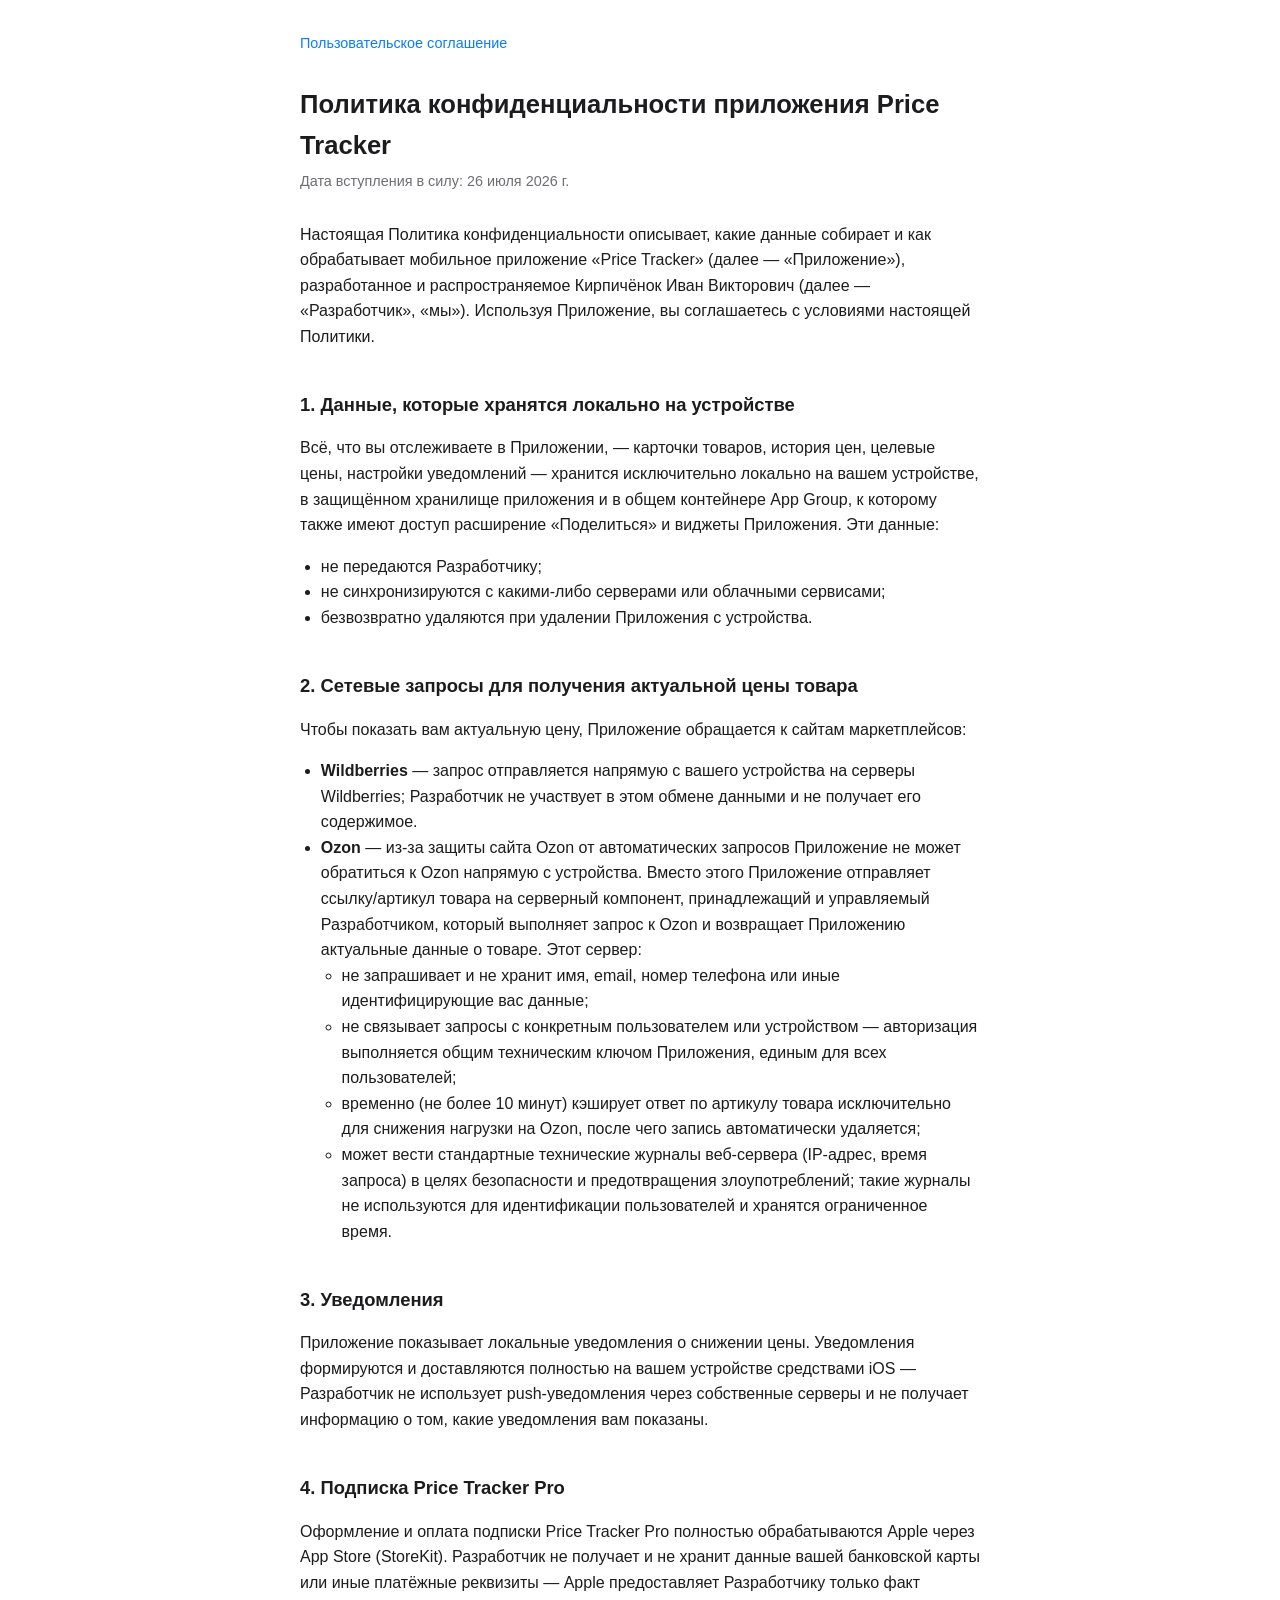
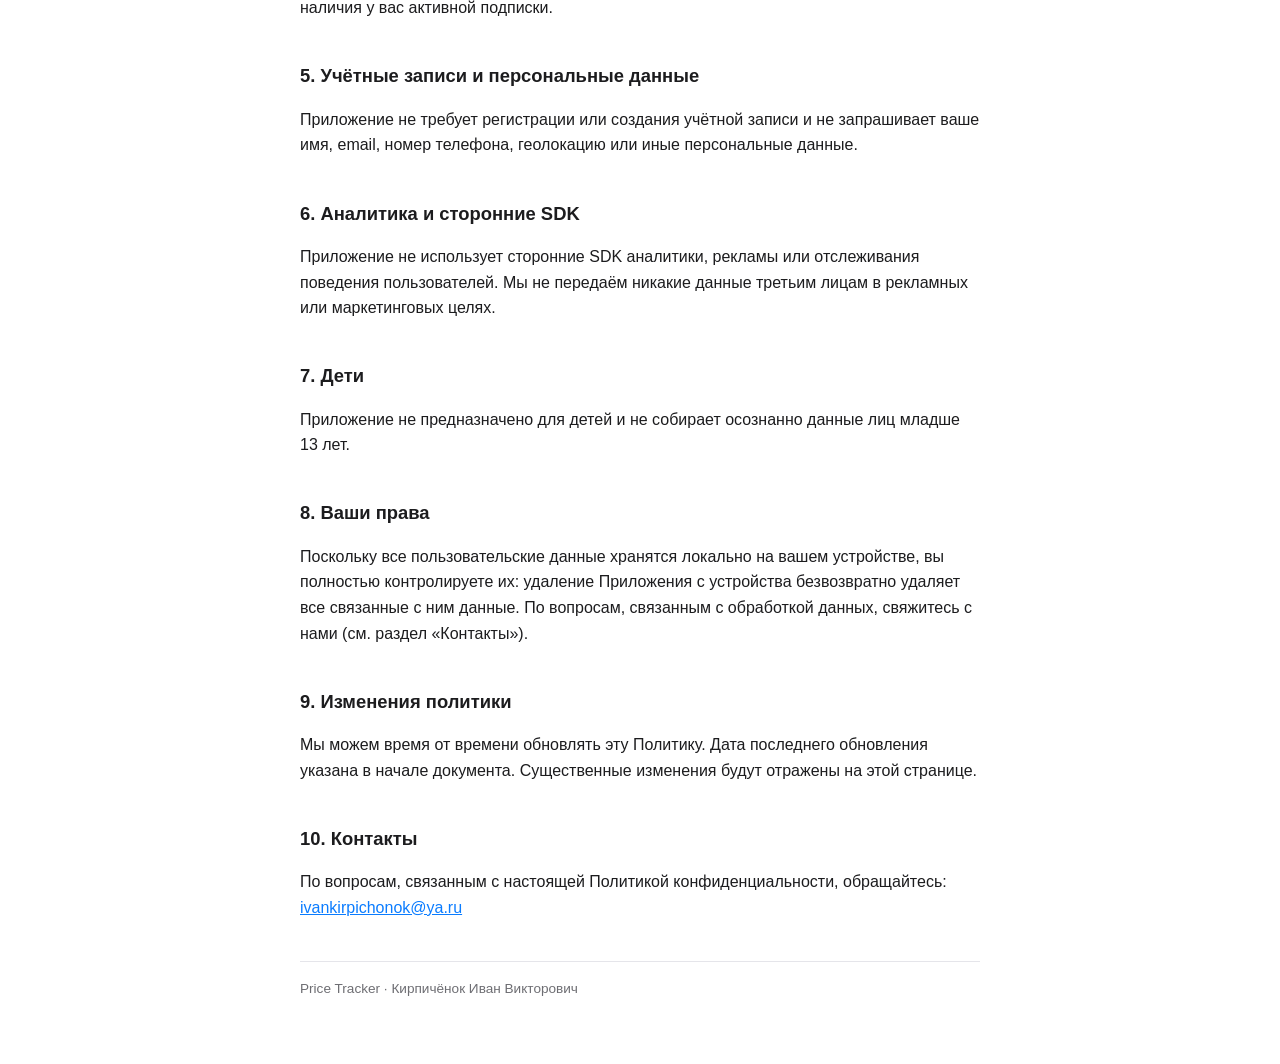
==== privacy.html @ 729d0e8c "Add privacy policy and terms of use for Price Tracker" ====
<!doctype html>
<html lang="ru">
<head>
<meta charset="utf-8">
<meta name="viewport" content="width=device-width, initial-scale=1">
<title>Политика конфиденциальности — Price Tracker</title>
<link rel="stylesheet" href="style.css">
</head>
<body>
<div class="wrap">
  <nav class="nav"><a href="terms.html">Пользовательское соглашение</a></nav>

  <h1>Политика конфиденциальности приложения Price Tracker</h1>
  <p class="effective-date">Дата вступления в силу: 26 июля 2026 г.</p>

  <p>Настоящая Политика конфиденциальности описывает, какие данные собирает и как
  обрабатывает мобильное приложение «Price Tracker» (далее — «Приложение»),
  разработанное и распространяемое Кирпичëнок Иван Викторович (далее —
  «Разработчик», «мы»). Используя Приложение, вы соглашаетесь с условиями
  настоящей Политики.</p>

  <h2>1. Данные, которые хранятся локально на устройстве</h2>
  <p>Всё, что вы отслеживаете в Приложении, — карточки товаров, история цен,
  целевые цены, настройки уведомлений — хранится исключительно локально на
  вашем устройстве, в защищённом хранилище приложения и в общем контейнере
  App Group, к которому также имеют доступ расширение «Поделиться» и виджеты
  Приложения. Эти данные:</p>
  <ul>
    <li>не передаются Разработчику;</li>
    <li>не синхронизируются с какими-либо серверами или облачными сервисами;</li>
    <li>безвозвратно удаляются при удалении Приложения с устройства.</li>
  </ul>

  <h2>2. Сетевые запросы для получения актуальной цены товара</h2>
  <p>Чтобы показать вам актуальную цену, Приложение обращается к сайтам
  маркетплейсов:</p>
  <ul>
    <li><strong>Wildberries</strong> — запрос отправляется напрямую с вашего
    устройства на серверы Wildberries; Разработчик не участвует в этом обмене
    данными и не получает его содержимое.</li>
    <li><strong>Ozon</strong> — из-за защиты сайта Ozon от автоматических
    запросов Приложение не может обратиться к Ozon напрямую с устройства.
    Вместо этого Приложение отправляет ссылку/артикул товара на серверный
    компонент, принадлежащий и управляемый Разработчиком, который выполняет
    запрос к Ozon и возвращает Приложению актуальные данные о товаре. Этот
    сервер:
      <ul>
        <li>не запрашивает и не хранит имя, email, номер телефона или иные
        идентифицирующие вас данные;</li>
        <li>не связывает запросы с конкретным пользователем или устройством —
        авторизация выполняется общим техническим ключом Приложения, единым
        для всех пользователей;</li>
        <li>временно (не более 10 минут) кэширует ответ по артикулу товара
        исключительно для снижения нагрузки на Ozon, после чего запись
        автоматически удаляется;</li>
        <li>может вести стандартные технические журналы веб-сервера
        (IP-адрес, время запроса) в целях безопасности и предотвращения
        злоупотреблений; такие журналы не используются для идентификации
        пользователей и хранятся ограниченное время.</li>
      </ul>
    </li>
  </ul>

  <h2>3. Уведомления</h2>
  <p>Приложение показывает локальные уведомления о снижении цены. Уведомления
  формируются и доставляются полностью на вашем устройстве средствами iOS —
  Разработчик не использует push-уведомления через собственные серверы и не
  получает информацию о том, какие уведомления вам показаны.</p>

  <h2>4. Подписка Price Tracker Pro</h2>
  <p>Оформление и оплата подписки Price Tracker Pro полностью обрабатываются
  Apple через App Store (StoreKit). Разработчик не получает и не хранит данные
  вашей банковской карты или иные платёжные реквизиты — Apple предоставляет
  Разработчику только факт наличия у вас активной подписки.</p>

  <h2>5. Учётные записи и персональные данные</h2>
  <p>Приложение не требует регистрации или создания учётной записи и не
  запрашивает ваше имя, email, номер телефона, геолокацию или иные
  персональные данные.</p>

  <h2>6. Аналитика и сторонние SDK</h2>
  <p>Приложение не использует сторонние SDK аналитики, рекламы или
  отслеживания поведения пользователей. Мы не передаём никакие данные третьим
  лицам в рекламных или маркетинговых целях.</p>

  <h2>7. Дети</h2>
  <p>Приложение не предназначено для детей и не собирает осознанно данные лиц
  младше 13 лет.</p>

  <h2>8. Ваши права</h2>
  <p>Поскольку все пользовательские данные хранятся локально на вашем
  устройстве, вы полностью контролируете их: удаление Приложения с устройства
  безвозвратно удаляет все связанные с ним данные. По вопросам, связанным с
  обработкой данных, свяжитесь с нами (см. раздел «Контакты»).</p>

  <h2>9. Изменения политики</h2>
  <p>Мы можем время от времени обновлять эту Политику. Дата последнего
  обновления указана в начале документа. Существенные изменения будут
  отражены на этой странице.</p>

  <h2>10. Контакты</h2>
  <p>По вопросам, связанным с настоящей Политикой конфиденциальности,
  обращайтесь: <a href="mailto:ivankirpichonok@ya.ru">ivankirpichonok@ya.ru</a></p>

  <footer>Price Tracker · Кирпичëнок Иван Викторович</footer>
</div>
</body>
</html>
---- style.css ----
:root {
  color-scheme: light dark;
  --bg: #ffffff;
  --fg: #1c1c1e;
  --muted: #6e6e73;
  --accent: #0a7cff;
  --border: #e5e5ea;
}

@media (prefers-color-scheme: dark) {
  :root {
    --bg: #1c1c1e;
    --fg: #f2f2f7;
    --muted: #9a9aa0;
    --accent: #409cff;
    --border: #3a3a3c;
  }
}

* {
  box-sizing: border-box;
}

body {
  margin: 0;
  background: var(--bg);
  color: var(--fg);
  font-family: -apple-system, BlinkMacSystemFont, "Segoe UI", Roboto, sans-serif;
  line-height: 1.6;
}

.wrap {
  max-width: 720px;
  margin: 0 auto;
  padding: 32px 20px 64px;
}

h1 {
  font-size: 1.6rem;
  margin-bottom: 4px;
}

h2 {
  font-size: 1.15rem;
  margin-top: 2.2em;
  margin-bottom: 0.5em;
}

.effective-date {
  color: var(--muted);
  font-size: 0.9rem;
  margin-top: 0;
  margin-bottom: 2em;
}

.nav {
  display: flex;
  gap: 16px;
  margin-bottom: 2em;
  font-size: 0.9rem;
}

.nav a {
  color: var(--accent);
  text-decoration: none;
}

.nav a:hover {
  text-decoration: underline;
}

p, li {
  color: var(--fg);
}

ul {
  padding-left: 1.3em;
}

a {
  color: var(--accent);
}

footer {
  margin-top: 3em;
  padding-top: 1.2em;
  border-top: 1px solid var(--border);
  color: var(--muted);
  font-size: 0.85rem;
}
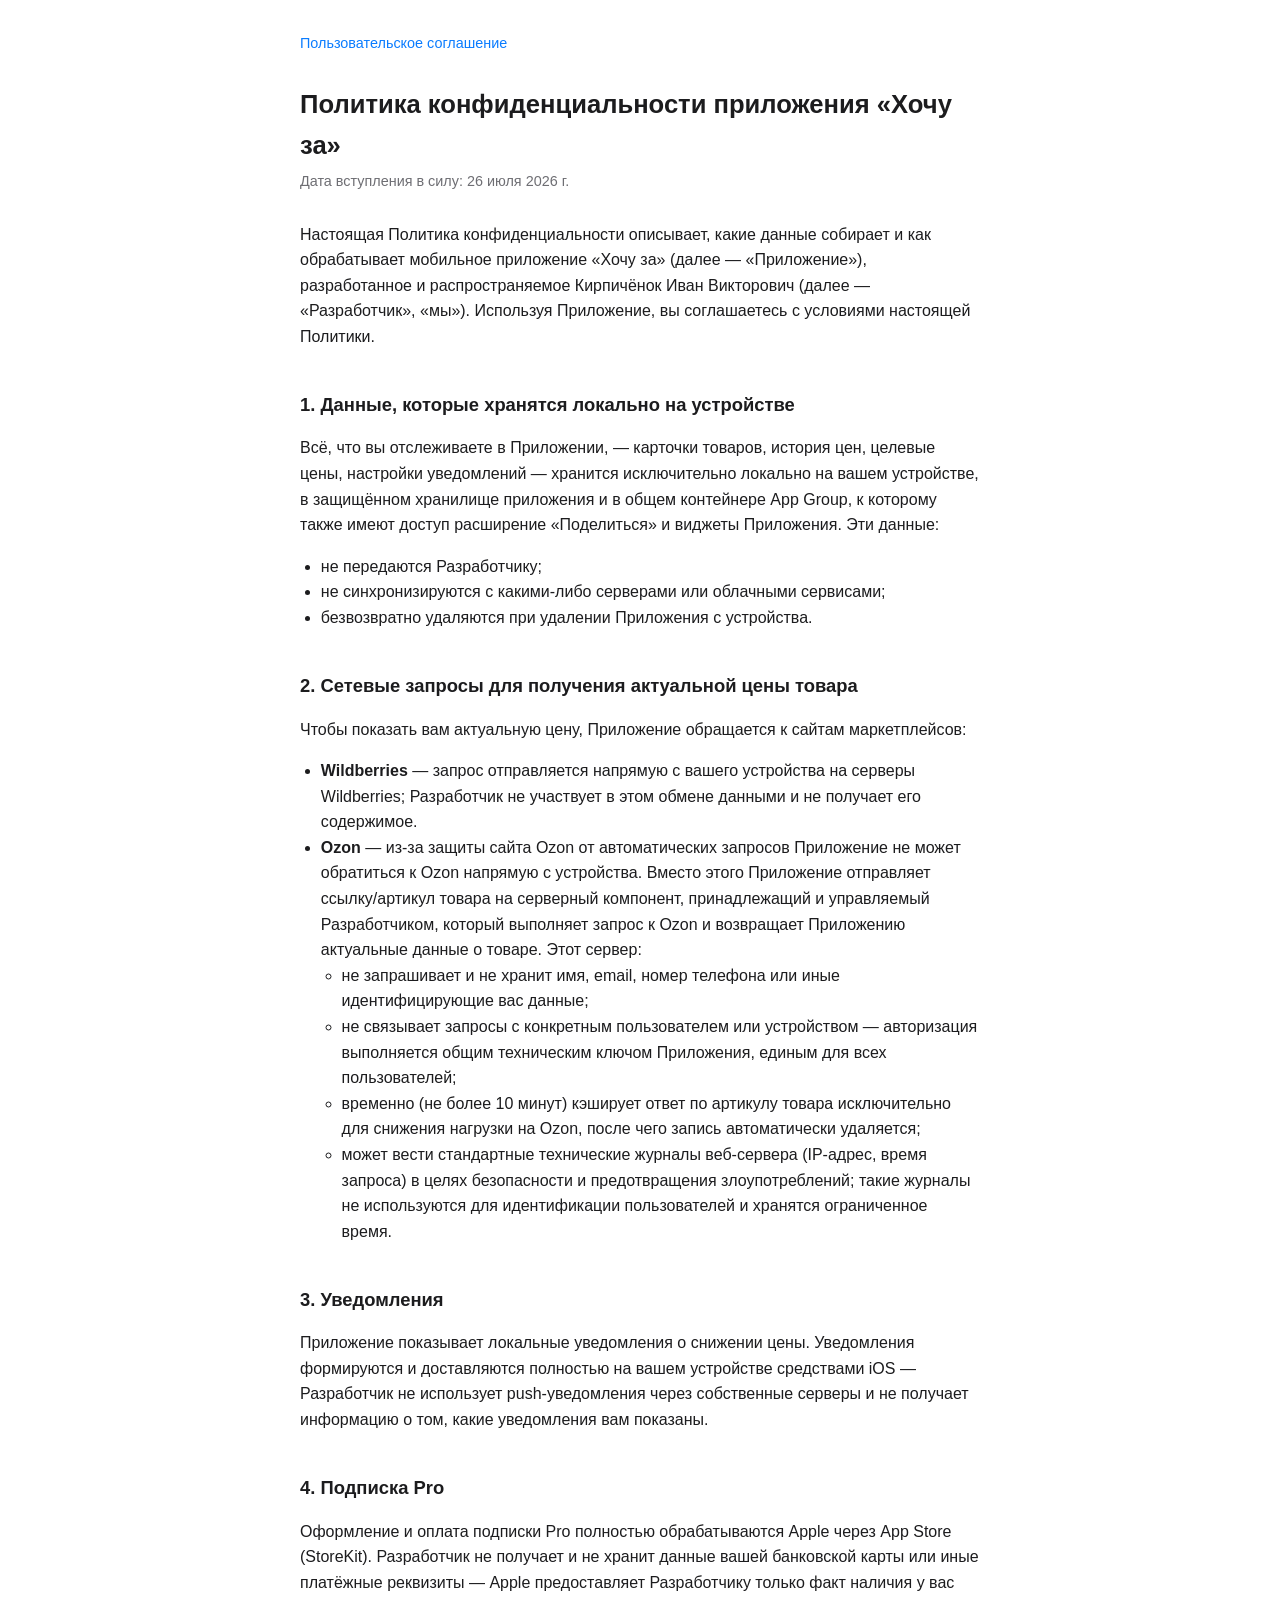
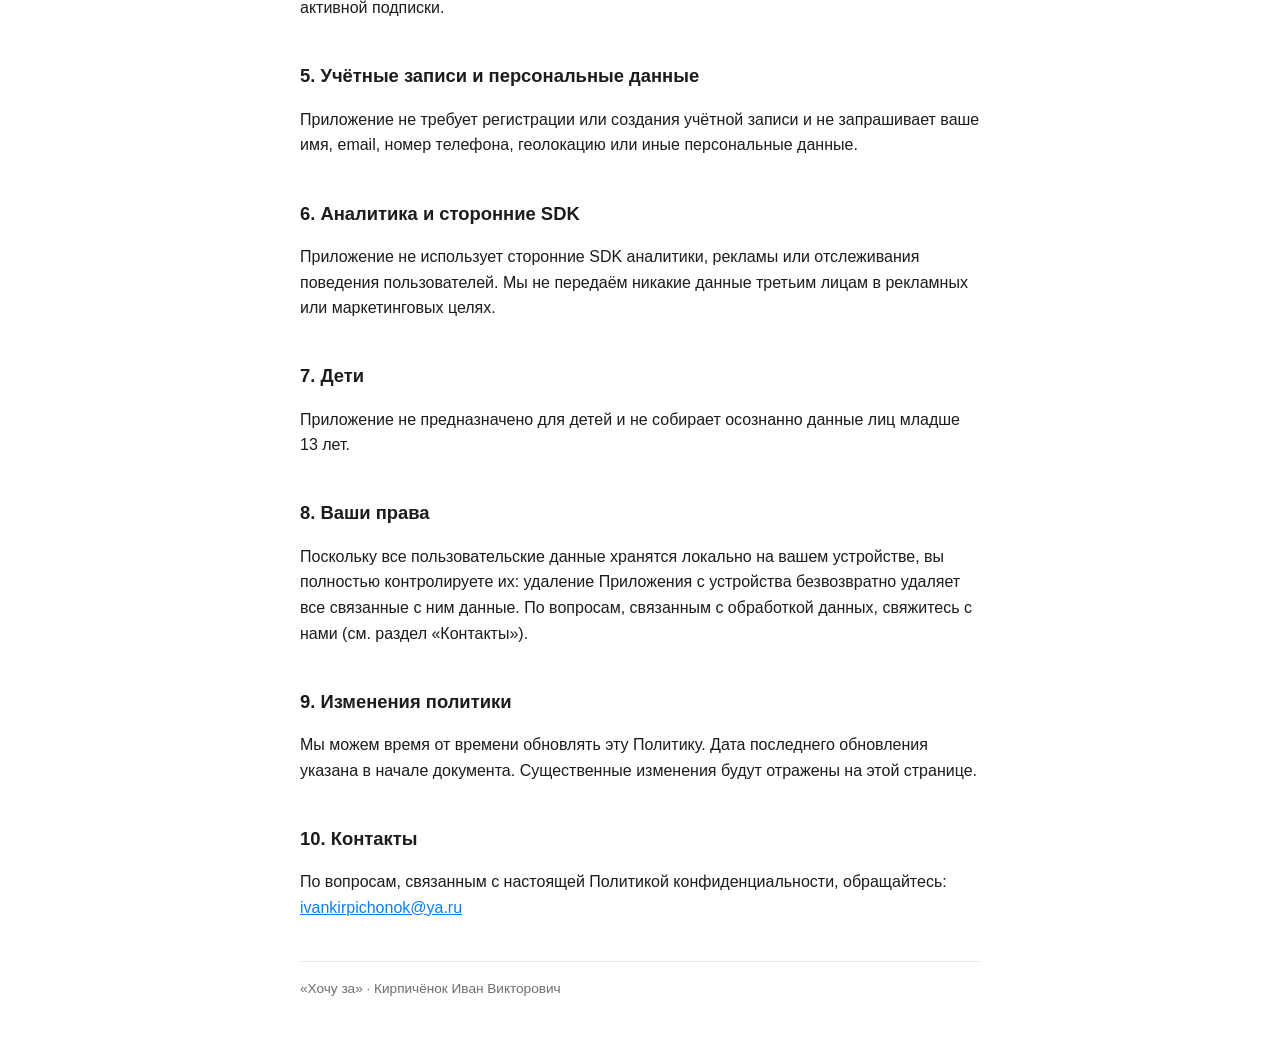
==== commit 29822230: "Rename app to «Хочу за» across support and legal pages Продукт переименован (2026-07-28): Price Trac" ====
--- a/privacy.html
+++ b/privacy.html
@@ -3,18 +3,18 @@
 <head>
 <meta charset="utf-8">
 <meta name="viewport" content="width=device-width, initial-scale=1">
-<title>Политика конфиденциальности — Price Tracker</title>
+<title>Политика конфиденциальности — «Хочу за»</title>
 <link rel="stylesheet" href="style.css">
 </head>
 <body>
 <div class="wrap">
   <nav class="nav"><a href="terms.html">Пользовательское соглашение</a></nav>
 
-  <h1>Политика конфиденциальности приложения Price Tracker</h1>
+  <h1>Политика конфиденциальности приложения «Хочу за»</h1>
   <p class="effective-date">Дата вступления в силу: 26 июля 2026 г.</p>
 
   <p>Настоящая Политика конфиденциальности описывает, какие данные собирает и как
-  обрабатывает мобильное приложение «Price Tracker» (далее — «Приложение»),
+  обрабатывает мобильное приложение «Хочу за» (далее — «Приложение»),
   разработанное и распространяемое Кирпичëнок Иван Викторович (далее —
   «Разработчик», «мы»). Используя Приложение, вы соглашаетесь с условиями
   настоящей Политики.</p>
@@ -67,8 +67,8 @@
   Разработчик не использует push-уведомления через собственные серверы и не
   получает информацию о том, какие уведомления вам показаны.</p>
 
-  <h2>4. Подписка Price Tracker Pro</h2>
-  <p>Оформление и оплата подписки Price Tracker Pro полностью обрабатываются
+  <h2>4. Подписка Pro</h2>
+  <p>Оформление и оплата подписки Pro полностью обрабатываются
   Apple через App Store (StoreKit). Разработчик не получает и не хранит данные
   вашей банковской карты или иные платёжные реквизиты — Apple предоставляет
   Разработчику только факт наличия у вас активной подписки.</p>
@@ -102,7 +102,7 @@
   <p>По вопросам, связанным с настоящей Политикой конфиденциальности,
   обращайтесь: <a href="mailto:ivankirpichonok@ya.ru">ivankirpichonok@ya.ru</a></p>
 
-  <footer>Price Tracker · Кирпичëнок Иван Викторович</footer>
+  <footer>«Хочу за» · Кирпичëнок Иван Викторович</footer>
 </div>
 </body>
 </html>
--- a/style.css
+++ b/style.css
@@ -46,6 +46,12 @@
   margin-bottom: 0.5em;
 }
 
+h3 {
+  font-size: 1rem;
+  margin-top: 1.6em;
+  margin-bottom: 0.3em;
+}
+
 .effective-date {
   color: var(--muted);
   font-size: 0.9rem;
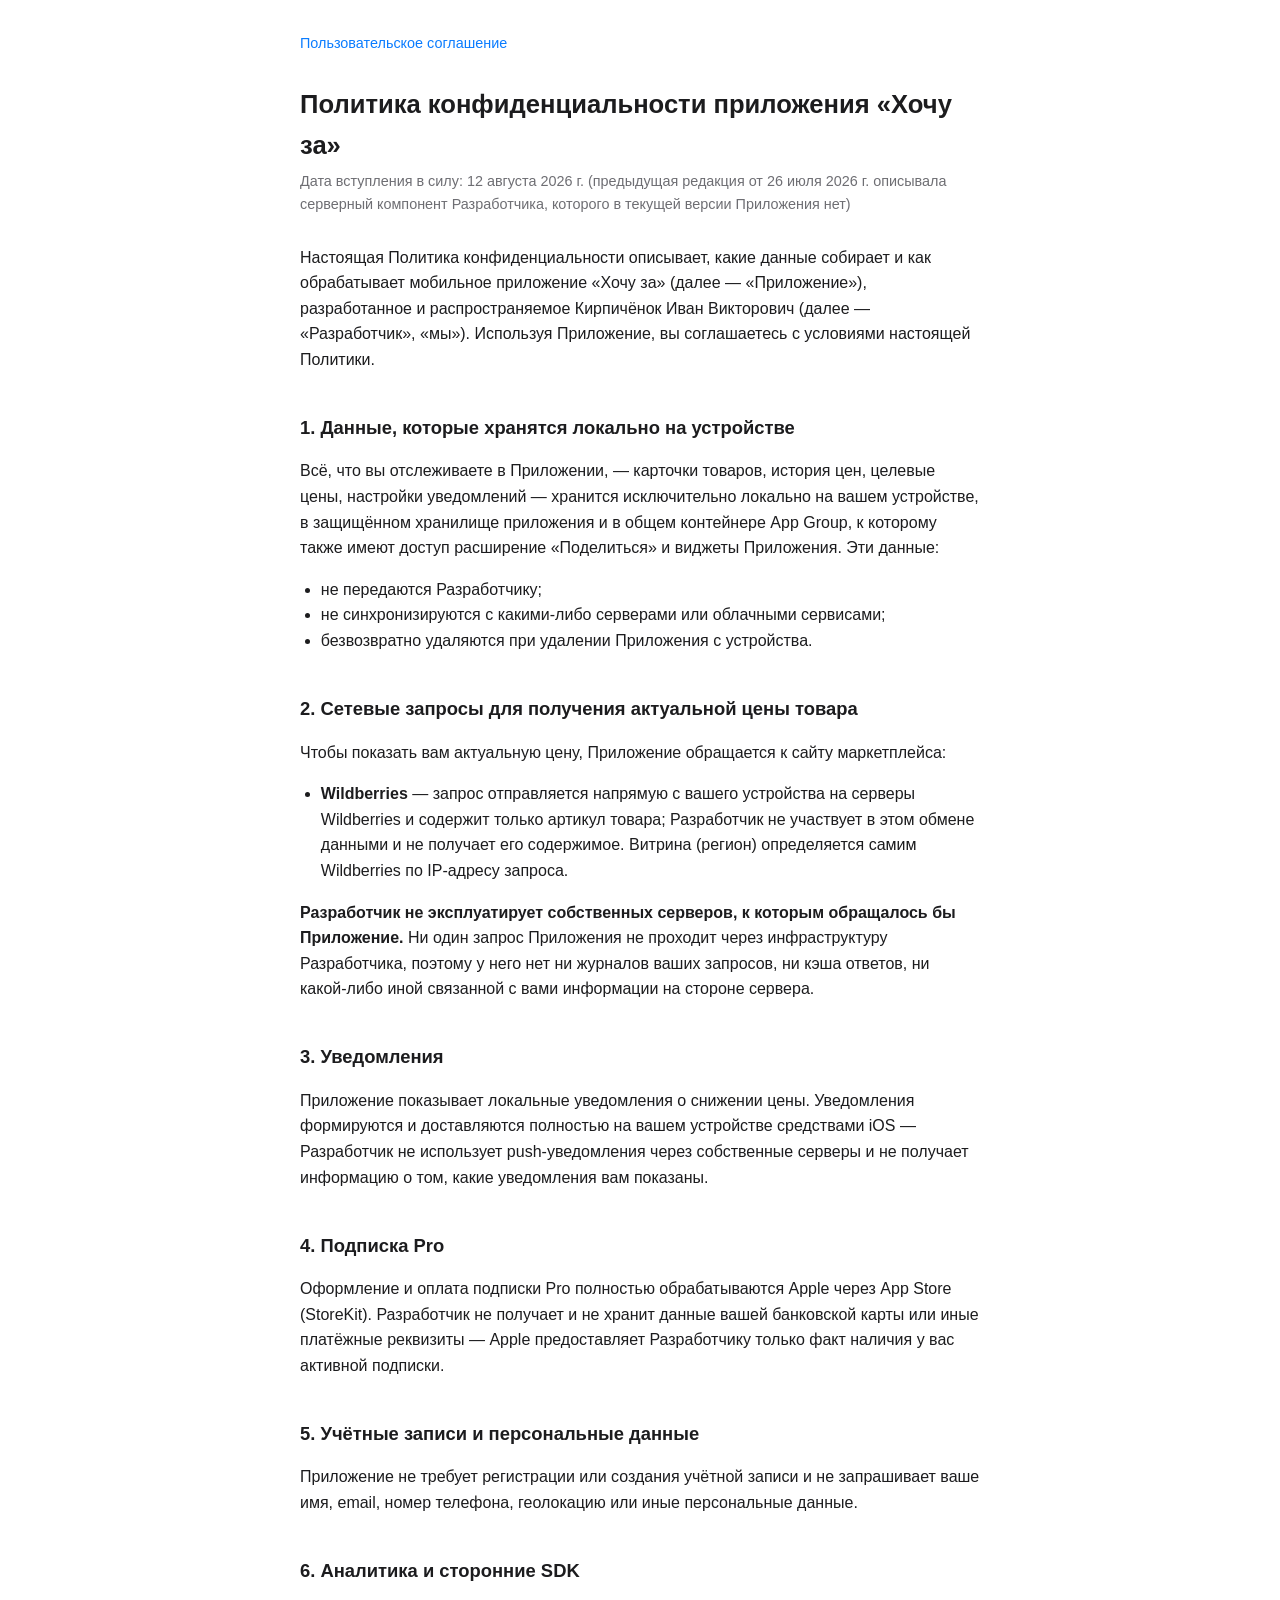
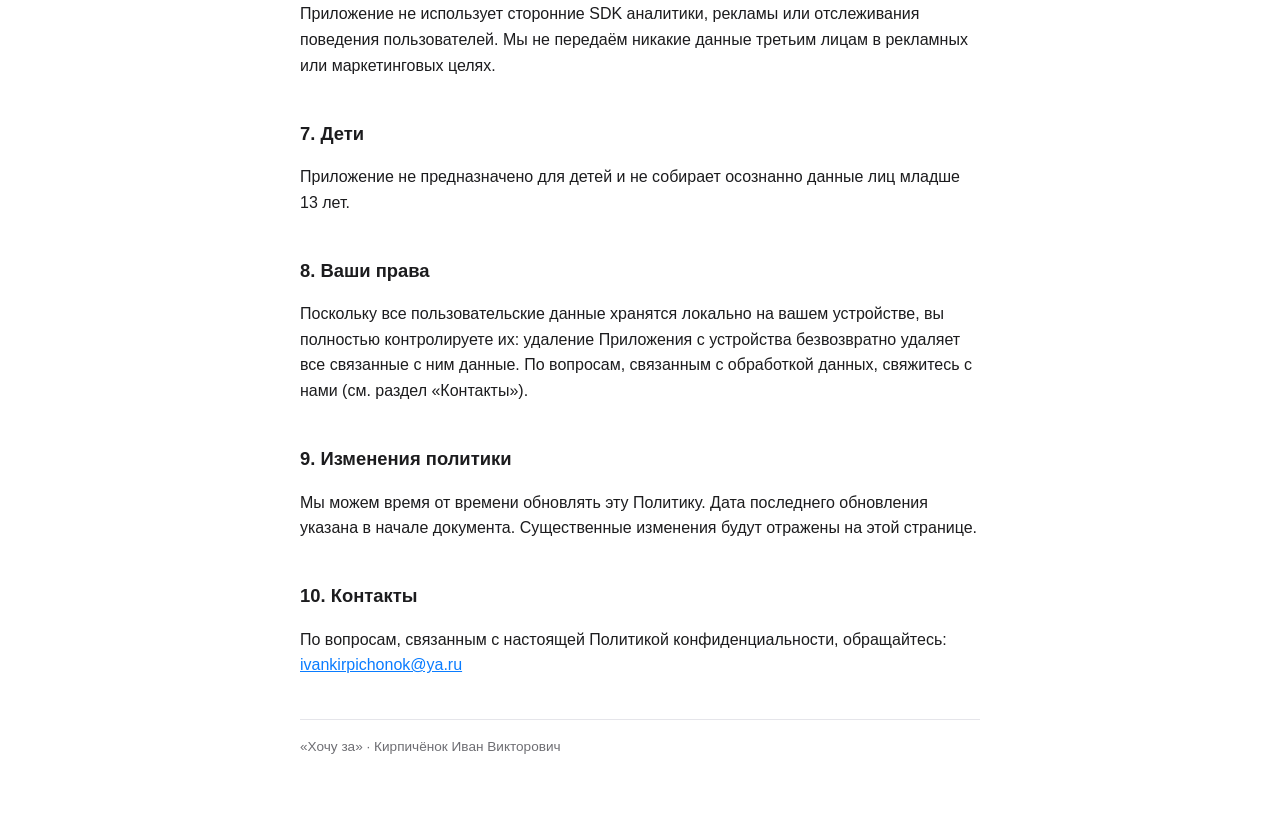
==== commit eb44dcfd: "docs: WB-only sweep — privacy.html drops the developer-server section, support.html FAQ goes WB-only" ====
--- a/privacy.html
+++ b/privacy.html
@@ -11,7 +11,9 @@
   <nav class="nav"><a href="terms.html">Пользовательское соглашение</a></nav>
 
   <h1>Политика конфиденциальности приложения «Хочу за»</h1>
-  <p class="effective-date">Дата вступления в силу: 26 июля 2026 г.</p>
+  <p class="effective-date">Дата вступления в силу: 12 августа 2026 г.
+  (предыдущая редакция от 26 июля 2026 г. описывала серверный компонент
+  Разработчика, которого в текущей версии Приложения нет)</p>
 
   <p>Настоящая Политика конфиденциальности описывает, какие данные собирает и как
   обрабатывает мобильное приложение «Хочу за» (далее — «Приложение»),
@@ -32,34 +34,20 @@
   </ul>
 
   <h2>2. Сетевые запросы для получения актуальной цены товара</h2>
-  <p>Чтобы показать вам актуальную цену, Приложение обращается к сайтам
-  маркетплейсов:</p>
+  <p>Чтобы показать вам актуальную цену, Приложение обращается к сайту
+  маркетплейса:</p>
   <ul>
     <li><strong>Wildberries</strong> — запрос отправляется напрямую с вашего
-    устройства на серверы Wildberries; Разработчик не участвует в этом обмене
-    данными и не получает его содержимое.</li>
-    <li><strong>Ozon</strong> — из-за защиты сайта Ozon от автоматических
-    запросов Приложение не может обратиться к Ozon напрямую с устройства.
-    Вместо этого Приложение отправляет ссылку/артикул товара на серверный
-    компонент, принадлежащий и управляемый Разработчиком, который выполняет
-    запрос к Ozon и возвращает Приложению актуальные данные о товаре. Этот
-    сервер:
-      <ul>
-        <li>не запрашивает и не хранит имя, email, номер телефона или иные
-        идентифицирующие вас данные;</li>
-        <li>не связывает запросы с конкретным пользователем или устройством —
-        авторизация выполняется общим техническим ключом Приложения, единым
-        для всех пользователей;</li>
-        <li>временно (не более 10 минут) кэширует ответ по артикулу товара
-        исключительно для снижения нагрузки на Ozon, после чего запись
-        автоматически удаляется;</li>
-        <li>может вести стандартные технические журналы веб-сервера
-        (IP-адрес, время запроса) в целях безопасности и предотвращения
-        злоупотреблений; такие журналы не используются для идентификации
-        пользователей и хранятся ограниченное время.</li>
-      </ul>
-    </li>
+    устройства на серверы Wildberries и содержит только артикул товара;
+    Разработчик не участвует в этом обмене данными и не получает его
+    содержимое. Витрина (регион) определяется самим Wildberries по
+    IP-адресу запроса.</li>
   </ul>
+  <p><strong>Разработчик не эксплуатирует собственных серверов, к которым
+  обращалось бы Приложение.</strong> Ни один запрос Приложения не проходит
+  через инфраструктуру Разработчика, поэтому у него нет ни журналов ваших
+  запросов, ни кэша ответов, ни какой-либо иной связанной с вами
+  информации на стороне сервера.</p>
 
   <h2>3. Уведомления</h2>
   <p>Приложение показывает локальные уведомления о снижении цены. Уведомления
